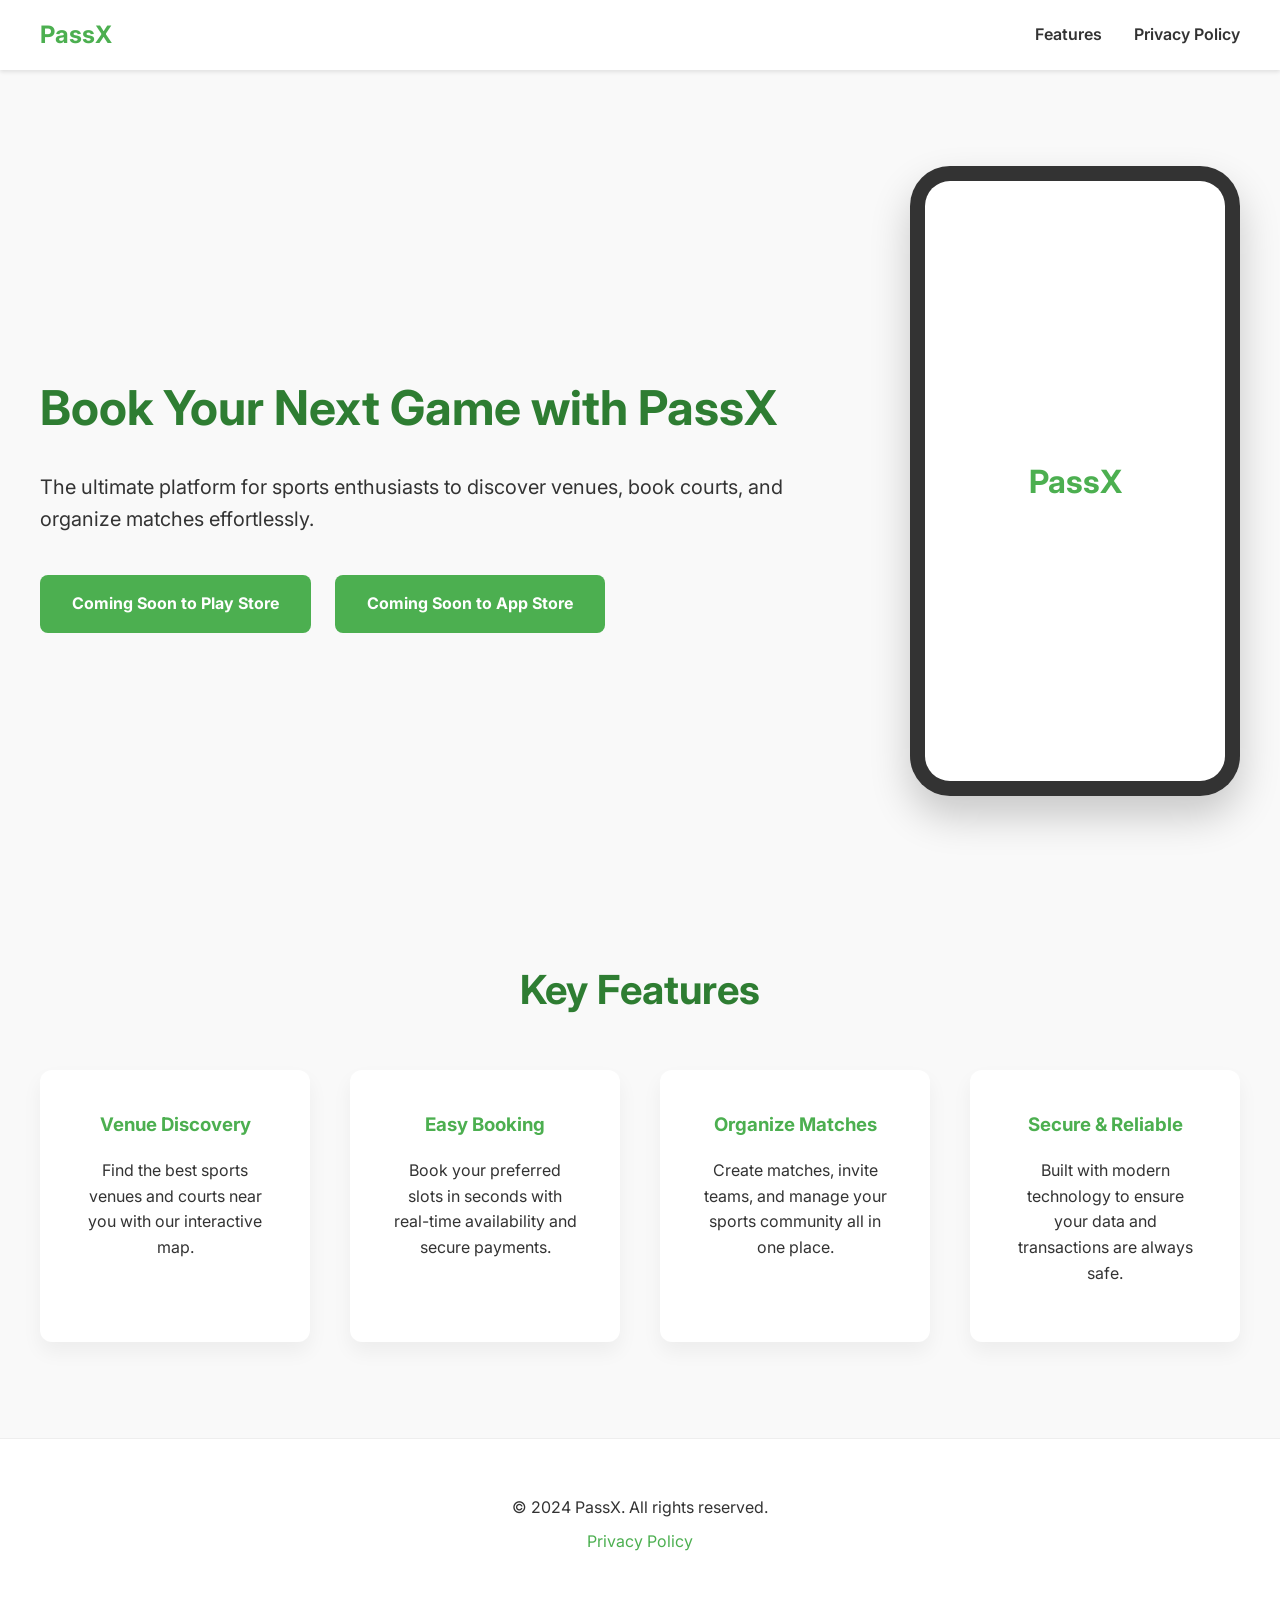
==== index.html @ 639eba91 "Initial commit: Add PassX landing page and Privacy Policy" ====
<!DOCTYPE html>
<html lang="en">
<head>
    <meta charset="UTF-8">
    <meta name="viewport" content="width=device-width, initial-scale=1.0">
    <title>PassX - Smart Sports & Venue Booking</title>
    <link rel="stylesheet" href="style.css">
    <link rel="preconnect" href="https://fonts.googleapis.com">
    <link rel="preconnect" href="https://fonts.gstatic.com" crossorigin>
    <link href="https://fonts.googleapis.com/css2?family=Inter:wght@400;600;700&display=swap" rel="stylesheet">
</head>
<body>
    <header>
        <nav>
            <div class="logo">PassX</div>
            <ul>
                <li><a href="#features">Features</a></li>
                <li><a href="privacy.html">Privacy Policy</a></li>
            </ul>
        </nav>
    </header>

    <main>
        <section class="hero">
            <div class="hero-content">
                <h1>Book Your Next Game with PassX</h1>
                <p>The ultimate platform for sports enthusiasts to discover venues, book courts, and organize matches effortlessly.</p>
                <div class="app-buttons">
                    <a href="#" class="btn-playstore">Coming Soon to Play Store</a>
                    <a href="#" class="btn-appstore">Coming Soon to App Store</a>
                </div>
            </div>
            <div class="hero-image">
                <!-- Placeholder for app screenshot or illustration -->
                <div class="device-mockup">
                    <div class="screen">
                        <div class="placeholder-app">PassX</div>
                    </div>
                </div>
            </div>
        </section>

        <section id="features" class="features">
            <h2>Key Features</h2>
            <div class="feature-grid">
                <div class="feature-card">
                    <h3>Venue Discovery</h3>
                    <p>Find the best sports venues and courts near you with our interactive map.</p>
                </div>
                <div class="feature-card">
                    <h3>Easy Booking</h3>
                    <p>Book your preferred slots in seconds with real-time availability and secure payments.</p>
                </div>
                <div class="feature-card">
                    <h3>Organize Matches</h3>
                    <p>Create matches, invite teams, and manage your sports community all in one place.</p>
                </div>
                <div class="feature-card">
                    <h3>Secure & Reliable</h3>
                    <p>Built with modern technology to ensure your data and transactions are always safe.</p>
                </div>
            </div>
        </section>
    </main>

    <footer>
        <p>&copy; 2024 PassX. All rights reserved.</p>
        <p><a href="privacy.html">Privacy Policy</a></p>
    </footer>
</body>
</html>
---- style.css ----
:root {
    --primary-color: #4CAF50;
    --secondary-color: #2E7D32;
    --text-color: #333;
    --bg-color: #f9f9f9;
    --white: #ffffff;
    --font-family: 'Inter', sans-serif;
}

body {
    font-family: var(--font-family);
    margin: 0;
    padding: 0;
    color: var(--text-color);
    background-color: var(--bg-color);
    line-height: 1.6;
}

header {
    background-color: var(--white);
    padding: 1rem 2rem;
    box-shadow: 0 2px 4px rgba(0,0,0,0.1);
}

nav {
    max-width: 1200px;
    margin: 0 auto;
    display: flex;
    justify-content: space-between;
    align-items: center;
}

.logo {
    font-size: 1.5rem;
    font-weight: 700;
    color: var(--primary-color);
}

nav ul {
    list-style: none;
    display: flex;
    gap: 2rem;
    margin: 0;
    padding: 0;
}

nav ul li a {
    text-decoration: none;
    color: var(--text-color);
    font-weight: 600;
    transition: color 0.3s;
}

nav ul li a:hover {
    color: var(--primary-color);
}

main {
    max-width: 1200px;
    margin: 0 auto;
    padding: 2rem;
}

.hero {
    display: flex;
    align-items: center;
    gap: 4rem;
    padding: 4rem 0;
}

.hero-content h1 {
    font-size: 3rem;
    margin-bottom: 1.5rem;
    color: var(--secondary-color);
}

.hero-content p {
    font-size: 1.25rem;
    margin-bottom: 2.5rem;
}

.app-buttons {
    display: flex;
    gap: 1.5rem;
}

.app-buttons a {
    text-decoration: none;
    padding: 1rem 2rem;
    border-radius: 8px;
    font-weight: 700;
    background-color: var(--primary-color);
    color: var(--white);
    transition: background-color 0.3s;
}

.app-buttons a:hover {
    background-color: var(--secondary-color);
}

.device-mockup {
    width: 300px;
    height: 600px;
    background-color: #333;
    border-radius: 40px;
    padding: 15px;
    box-shadow: 0 20px 40px rgba(0,0,0,0.2);
}

.screen {
    width: 100%;
    height: 100%;
    background-color: var(--white);
    border-radius: 25px;
    display: flex;
    justify-content: center;
    align-items: center;
    overflow: hidden;
}

.placeholder-app {
    font-size: 2rem;
    font-weight: 700;
    color: var(--primary-color);
}

.features {
    padding: 4rem 0;
}

.features h2 {
    text-align: center;
    font-size: 2.5rem;
    margin-bottom: 3rem;
    color: var(--secondary-color);
}

.feature-grid {
    display: grid;
    grid-template-columns: repeat(auto-fit, minmax(250px, 1fr));
    gap: 2.5rem;
}

.feature-card {
    background-color: var(--white);
    padding: 2.5rem;
    border-radius: 12px;
    box-shadow: 0 10px 20px rgba(0,0,0,0.05);
    text-align: center;
    transition: transform 0.3s;
}

.feature-card:hover {
    transform: translateY(-10px);
}

.feature-card h3 {
    margin-top: 0;
    color: var(--primary-color);
}

footer {
    background-color: var(--white);
    padding: 3rem 2rem;
    text-align: center;
    border-top: 1px solid #eee;
}

footer p {
    margin: 0.5rem 0;
}

footer a {
    color: var(--primary-color);
    text-decoration: none;
}

.privacy-policy {
    padding: 4rem 1rem;
    max-width: 800px;
}

.privacy-policy h1 {
    font-size: 2.5rem;
    color: var(--secondary-color);
    margin-bottom: 2rem;
}

.privacy-policy h2 {
    font-size: 1.5rem;
    color: var(--primary-color);
    margin-top: 2rem;
    margin-bottom: 1rem;
}

.privacy-policy section {
    margin-bottom: 2rem;
}

.privacy-policy ul {
    padding-left: 1.5rem;
}

.privacy-policy li {
    margin-bottom: 0.5rem;
}

@media (max-width: 900px) {
    .hero {
        flex-direction: column;
        text-align: center;
    }
    .hero-content h1 {
        font-size: 2.5rem;
    }
    .app-buttons {
        justify-content: center;
    }
    .device-mockup {
        margin: 0 auto;
    }
}
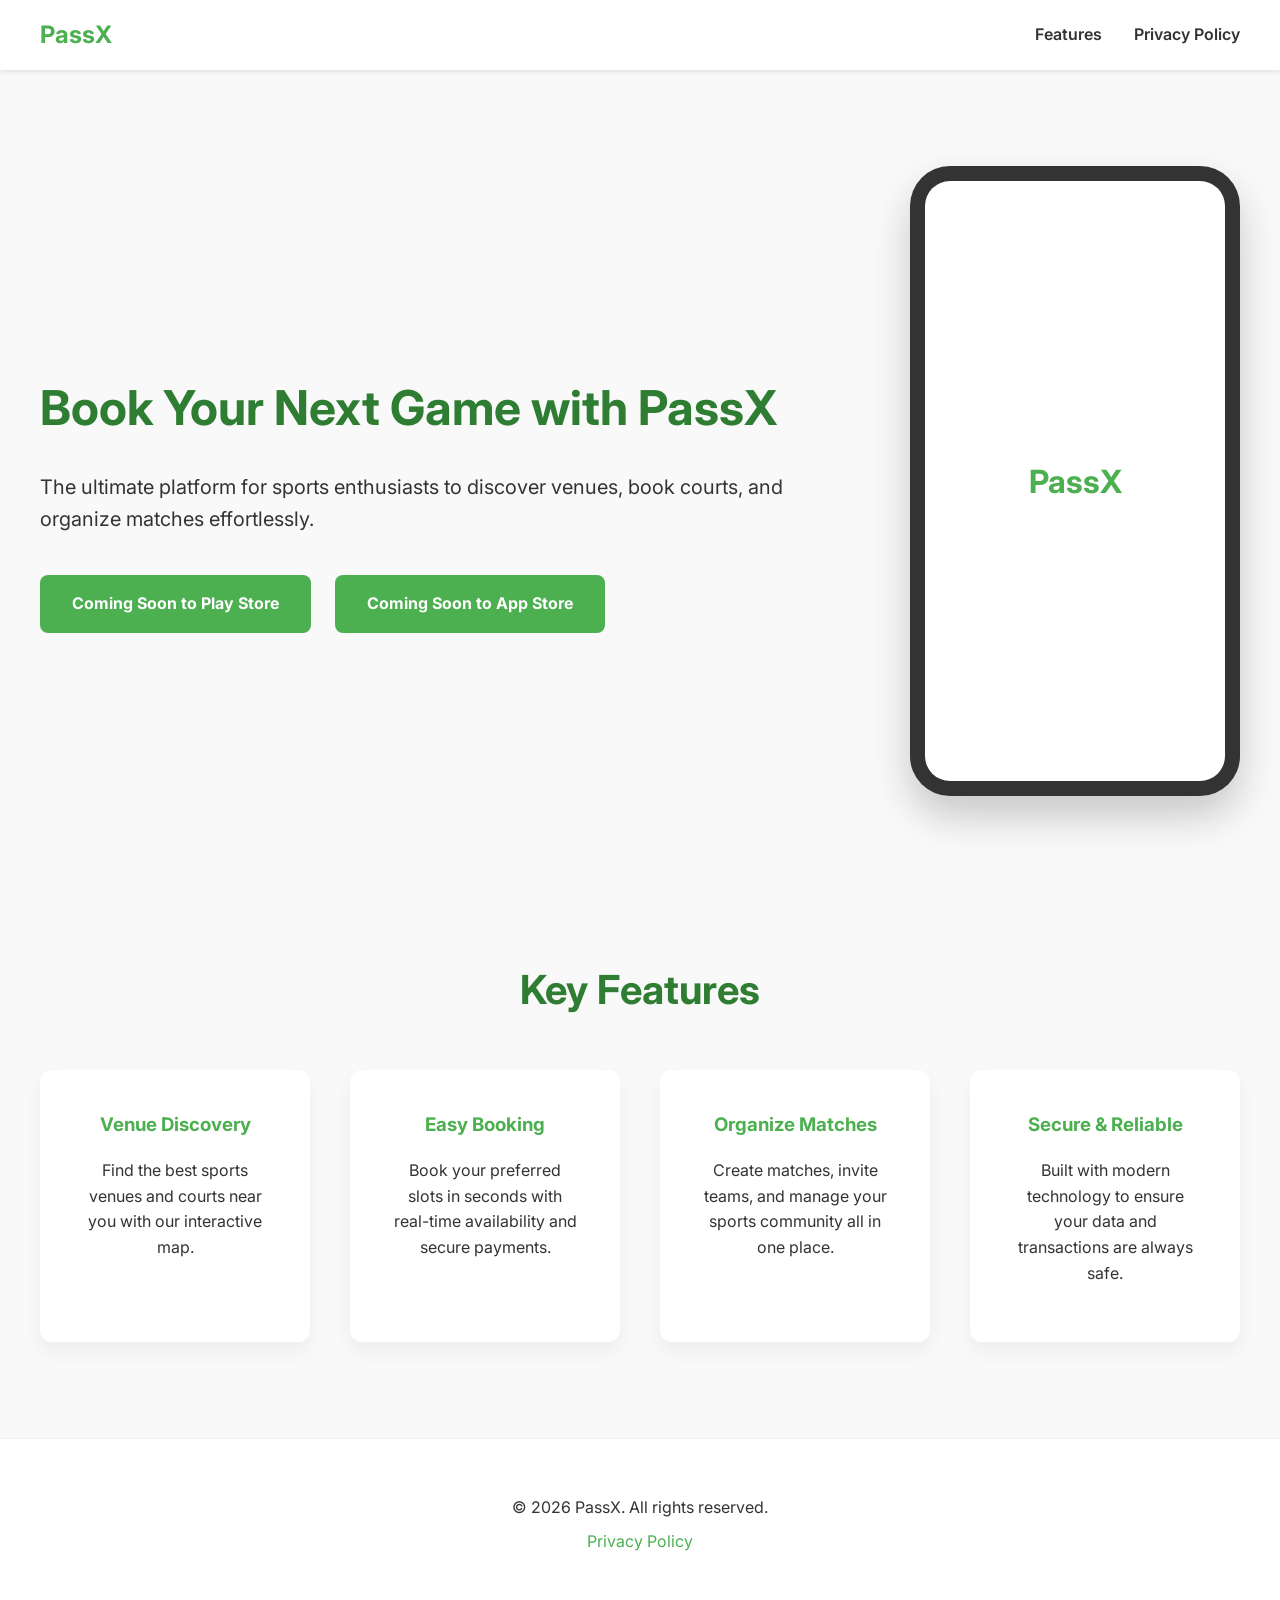
==== commit 0aaa5039: "Update copyright and policy date to 2026" ====
--- a/index.html
+++ b/index.html
@@ -64,7 +64,7 @@
     </main>
 
     <footer>
-        <p>&copy; 2024 PassX. All rights reserved.</p>
+        <p>&copy; 2026 PassX. All rights reserved.</p>
         <p><a href="privacy.html">Privacy Policy</a></p>
     </footer>
 </body>
